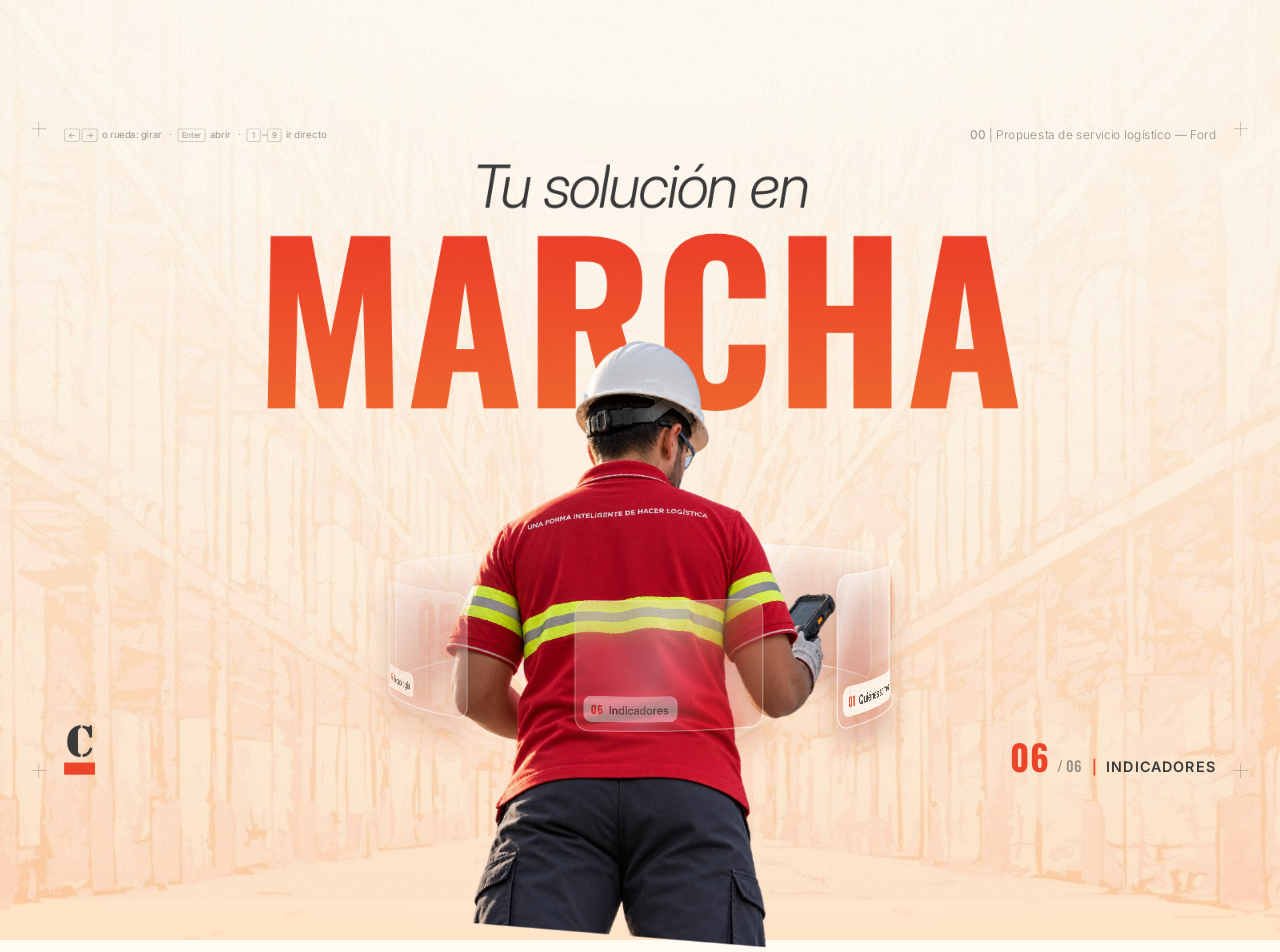
==== index.html @ f1b66315 "Primera versión: portada con carrusel y diapositiva Quiénes somos" ====
<!doctype html>
<html lang="es">
<head>
  <meta charset="utf-8">
  <meta name="viewport" content="width=device-width, initial-scale=1">
  <meta name="robots" content="noindex, nofollow">
  <title>Grupo CARGO — Tu solución en marcha</title>
  <link rel="preconnect" href="https://fonts.googleapis.com">
  <link rel="preconnect" href="https://fonts.gstatic.com" crossorigin>
  <link rel="stylesheet" href="https://fonts.googleapis.com/css2?family=Inter:ital,wght@0,100..700;1,100..700&family=Oswald:wght@500;700&display=swap">
  <link rel="stylesheet" href="compartido/base.css">
  <link rel="stylesheet" href="landing/landing.css">
</head>
<body>

  <div class="fondo"></div>

  <main class="escenario">
    <span class="registro" style="left:40px;top:40px"></span>
    <span class="registro" style="right:40px;top:40px"></span>
    <span class="registro" style="left:40px;bottom:40px"></span>
    <span class="registro" style="right:40px;bottom:40px"></span>

    <p class="sello hud-sello"><b>00</b> | <span></span></p>

    <!-- Palabras con caminos hacia las cartas (se agregan desde landing.js) -->
    <div class="caminos"><svg viewBox="0 0 1600 900" aria-hidden="true"></svg></div>

    <header class="textos">
      <p class="antetitulo"></p>
      <h1 class="titulo"></h1>
    </header>

    <!-- Escena 3D: operario + carrusel de cartas (las cartas se agregan desde landing.js) -->
    <div class="mundo">
      <img class="operario" src="img/landing/operario.webp" alt="">
    </div>

    <p class="hud-ayuda"><kbd>←</kbd><kbd>→</kbd> o rueda: girar <i>·</i> <kbd>Enter</kbd> abrir <i>·</i> <kbd>1</kbd>–<kbd>9</kbd> ir directo</p>
    <img class="isologo" src="img/marca/isologo.png" alt="Grupo CARGO">
    <p class="hud-carta"><b class="hud-num">01</b><span class="hud-total">/ 06</span><span class="hud-nom"></span></p>
  </main>

  <div class="grano"></div>
  <div class="cortina cubre"><div class="banda"></div><div class="banda"></div><div class="banda"></div></div>

  <script src="datos/cartas.js"></script>
  <script src="compartido/base.js"></script>
  <script src="landing/landing.js"></script>
</body>
</html>
---- compartido/base.css ----
/* =========================================================
   ESTILOS COMPARTIDOS — colores, tipografías y elementos
   que usan TODAS las páginas de la presentación.
   ========================================================= */

/* Paleta del manual de identidad de Grupo CARGO */
:root {
  --rojo: #EF4529;          /* Rojo principal */
  --rojo-claro: #F26A35;    /* variación para degradados */
  --gris: #3A3A3A;          /* Gris oscuro */
  --blanco: #FFFBF3;        /* Blanco base */
  --ambar: #F4A127;         /* acentos: usar con moderación */
  --verde: #4C956C;
  --azul: #759AAB;

  --fuente-titulo: 'Oswald', 'Arial Narrow', sans-serif;
  --fuente-texto: 'Inter', system-ui, sans-serif;
}

* { box-sizing: border-box; margin: 0; padding: 0; }

html, body {
  height: 100%;
  overflow: hidden;
  background: var(--blanco);
  color: var(--gris);
  font-family: var(--fuente-texto);
  -webkit-font-smoothing: antialiased;
}

/* El escenario mide 1600×900 (igual que la mesa de trabajo de Illustrator)
   y se escala para entrar en cualquier pantalla sin deformarse. */
.escenario {
  position: absolute;
  left: 50%;
  top: 50%;
  width: 1600px;
  height: 900px;
  transform: translate(-50%, -50%) scale(var(--escala, 1));
}

/* Textura de desgaste sutil (pedida por el manual) */
.grano {
  position: fixed;
  inset: 0;
  z-index: 50;
  pointer-events: none;
  opacity: .14;
  mix-blend-mode: multiply;
  background-image: url("data:image/svg+xml,%3Csvg xmlns='http://www.w3.org/2000/svg' width='240' height='240'%3E%3Cfilter id='n'%3E%3CfeTurbulence type='fractalNoise' baseFrequency='.9' numOctaves='3' stitchTiles='stitch'/%3E%3CfeColorMatrix values='0 0 0 0 .23 0 0 0 0 .2 0 0 0 0 .18 0 0 0 1.4 -.55'/%3E%3C/filter%3E%3Crect width='100%25' height='100%25' filter='url(%23n)'/%3E%3C/svg%3E");
}

/* Etiqueta tipo manual: "04 | Paleta de colores" */
.sello {
  font-weight: 300;
  font-size: 15px;
  letter-spacing: .02em;
  color: rgba(58, 58, 58, .55);
}
.sello b { font-weight: 400; }

/* Marcas de registro en las esquinas (detalle industrial) */
.registro { position: absolute; width: 18px; height: 18px; pointer-events: none; }
.registro::before, .registro::after {
  content: ""; position: absolute; background: rgba(58, 58, 58, .3);
}
.registro::before { left: 8px; top: 0; width: 1px; height: 18px; }
.registro::after { top: 8px; left: 0; height: 1px; width: 18px; }

/* ---------- Cortina de transición: las tres franjas de la marca ---------- */
.cortina {
  position: fixed;
  inset: 0;
  z-index: 100;
  pointer-events: none;
  display: flex;
  flex-direction: column;
}
.cortina .banda {
  transform: scaleX(0);
  transform-origin: left;
  transition: transform .7s cubic-bezier(.75, 0, .2, 1);
  border-bottom: 10px solid var(--blanco);
}
.cortina .banda:nth-child(1) { flex: 4; background: var(--rojo); }
.cortina .banda:nth-child(2) { flex: 4; background: var(--rojo); transition-delay: .07s; }
.cortina .banda:nth-child(3) { flex: 2; background: var(--gris); transition-delay: .14s; border-bottom: 0; }
.cortina.cubre .banda { transform: scaleX(1); }
.cortina.saliendo .banda { transform-origin: right; }
.cortina.cubre { pointer-events: auto; }

@media (prefers-reduced-motion: reduce) {
  .cortina .banda { transition-duration: .01s; }
}
---- landing/landing.css ----
/* =========================================================
   PORTADA — operario, título y carrusel de cartas de vidrio
   Medidas en px sobre el escenario de 1600×900.
   ========================================================= */

.fondo {
  position: fixed;
  inset: -40px;
  background: var(--blanco) url(../img/landing/fondo.jpg) center / cover no-repeat;
  will-change: transform;
}

.hud-sello { position: absolute; top: 46px; right: 80px; }

/* ---------- Títulos ---------- */
.textos { position: absolute; inset: 0; text-align: center; will-change: transform; }

.antetitulo {
  position: absolute;
  top: 75px;
  width: 100%;
  font-weight: 300;
  font-style: italic;
  font-size: 74px;
  letter-spacing: -.03em;
  color: var(--gris);
  opacity: 0;
  transform: translateY(24px);
  transition: opacity 1s ease .25s, transform 1.2s cubic-bezier(.2, .8, .2, 1) .25s;
}

.titulo {
  position: absolute;
  top: 132px;
  width: 100%;
  font-family: var(--fuente-titulo);
  font-weight: 700;
  font-size: 266px;
  line-height: 1.1;
  letter-spacing: .005em;
  overflow: hidden;
}
.titulo span {
  display: inline-block;
  background: linear-gradient(180deg, #EE4029 18%, #F2662F 92%);
  -webkit-background-clip: text;
  background-clip: text;
  color: transparent;
  transform: translateY(105%);
  transition: transform 1.1s cubic-bezier(.2, .9, .15, 1);
  transition-delay: calc(.35s + var(--i) * .06s);
}

body.lista .antetitulo { opacity: 1; transform: none; }
body.lista .titulo span { transform: none; }

/* ---------- Caminos: palabras que convergen hacia las cartas ---------- */
.caminos {
  position: absolute;
  inset: 0;
  pointer-events: none;
  transition: opacity .6s ease;
  will-change: transform;
}
body.abriendo .caminos { opacity: 0; }
.caminos svg {
  position: absolute;
  left: 0;
  top: 0;
  width: 1600px;
  height: 900px;
  overflow: visible;
}

.palabra {
  position: absolute;
  transform: translateY(-50%);
  white-space: nowrap;
  font-weight: 200;
  font-style: italic;
  letter-spacing: .01em;
  color: rgba(58, 58, 58, .45);
  opacity: 0;
  filter: blur(6px);
  translate: 0 8px;
  transition: opacity 2s ease, filter 2s ease, translate 2.6s cubic-bezier(.2, .8, .2, 1);
}
.palabra.visible { opacity: 1; filter: blur(0); translate: 0 0; }

.camino { opacity: 0; transition: opacity 2.2s ease; }
.camino.visible { opacity: 1; }
.camino path {
  fill: none;
  stroke-width: .7;
  stroke-linecap: round;
  stroke-dasharray: 1;
  stroke-dashoffset: 1;
  transition: stroke-dashoffset 3.4s cubic-bezier(.45, 0, .2, 1) .5s;
}
.camino.visible path, .camino.saliendo path { stroke-dashoffset: 0; }

/* ---------- Escena 3D ----------
   Cada carta es un objeto 3D independiente (no comparten un mismo espacio 3D):
   así el navegador no las recorta entre sí y el vidrio se ve limpio.
   El orden adelante/atrás del operario lo calcula landing.js con z-index. */
.mundo {
  position: absolute;
  inset: 0;
  perspective: 1600px;
  perspective-origin: 800px 450px;
  pointer-events: none;
}

.operario {
  position: absolute;
  z-index: 1000;
  left: 504px;
  top: 259px;
  width: 581px;
  transform-origin: 296px 409px;   /* centro del carrusel */
  pointer-events: none;
  user-select: none;
  opacity: 0;
  translate: 0 70px;
  transition: opacity 1s ease .15s, translate 1.4s cubic-bezier(.2, .8, .2, 1) .15s;
}
body.lista .operario { opacity: 1; translate: 0 0; }

/* ---------- Cartas de vidrio curvas ----------
   Cada carta tiene 4 capas, de atrás hacia adelante:
   1. .carta-base    (SVG)  sombra y halo naranja
   2. .carta-vidrio         vidrio esmerilado: copia desenfocada del operario + tinte
   3. .tira (×10)           franjas planas que siguen el cilindro: imagen y texto
   4. .carta-reflejo (SVG)  borde, reflejo y luz del cursor
   landing.js calcula en cada cuadro la silueta curva de la carta
   y la usa para recortar el vidrio y dibujar las capas en vector. */
.carta {
  position: absolute;
  inset: 0;
  perspective: 1600px;
  perspective-origin: 800px 450px;
  pointer-events: none;
  text-decoration: none;
  color: inherit;
  outline: none;
}

.carta-base, .carta-reflejo {
  position: absolute;
  left: 0;
  top: 0;
  width: 1600px;
  height: 900px;
  overflow: visible;
  pointer-events: none;
}

.carta-vidrio {
  position: absolute;
  inset: 0;
  perspective: 1600px;
  perspective-origin: 800px 450px;
  pointer-events: none;
}
.vidrio-operario {
  position: absolute;
  left: 504px;
  top: 259px;
  width: 581px;
  transform-origin: 296px 409px;
}
.vidrio-tinte {
  position: absolute;
  background: linear-gradient(160deg, rgba(255, 255, 255, .55), rgba(255, 232, 220, .3) 55%, rgba(239, 69, 41, .16));
}

.tira {
  position: absolute;
  overflow: hidden;
  backface-visibility: hidden;
  -webkit-backface-visibility: hidden;
  pointer-events: auto;
  cursor: pointer;
}
.carta.atras .tira { pointer-events: none; }

/* Contenido de la carta: se dibuja a resolución --f (2× o más) y se reduce,
   así la imagen y el texto se ven nítidos aunque la carta se agrande. */
.contenido {
  position: absolute;
  top: 0;
  width: calc(260px * var(--f));
  height: calc(174px * var(--f));
  border-radius: calc(18px * var(--f));
  overflow: hidden;
}

.portada {
  position: absolute;
  inset: 0;
  width: 100%;
  height: 100%;
  object-fit: cover;
}

.marca-agua {
  position: absolute;
  right: calc(14px * var(--f));
  top: calc(2px * var(--f));
  font-family: var(--fuente-titulo);
  font-weight: 700;
  font-size: calc(96px * var(--f));
  line-height: 1;
  color: rgba(239, 69, 41, .16);
}

.etiqueta {
  position: absolute;
  left: calc(12px * var(--f));
  bottom: calc(12px * var(--f));
  display: flex;
  align-items: baseline;
  gap: calc(8px * var(--f));
  padding: calc(6px * var(--f)) calc(12px * var(--f)) calc(6px * var(--f)) calc(10px * var(--f));
  border-radius: calc(10px * var(--f));
  background: #FFFBF3;
}
.etiqueta b {
  font-family: var(--fuente-titulo);
  font-weight: 700;
  font-size: calc(15px * var(--f));
  color: var(--rojo);
}
.etiqueta span {
  font-weight: 600;
  font-size: calc(15px * var(--f));
  color: var(--gris);
  white-space: nowrap;
}

/* ---------- Indicadores (HUD) ---------- */
.hud-ayuda {
  position: absolute;
  left: 80px;
  top: 48px;
  font-size: 12px;
  font-weight: 400;
  color: rgba(58, 58, 58, .5);
}
.hud-ayuda i { font-style: normal; margin: 0 5px; }
.hud-ayuda kbd {
  display: inline-block;
  min-width: 18px;
  margin-right: 2px;
  padding: 0 4px;
  border: 1px solid rgba(58, 58, 58, .3);
  border-radius: 3px;
  font-family: var(--fuente-texto);
  font-size: 10px;
  line-height: 15px;
  text-align: center;
}

.isologo {
  position: absolute;
  left: 80px;
  bottom: 44px;
  height: 62px;
}

.hud-carta {
  position: absolute;
  right: 80px;
  bottom: 42px;
  display: flex;
  align-items: baseline;
  gap: 10px;
  color: var(--gris);
}
.hud-num {
  font-family: var(--fuente-titulo);
  font-weight: 700;
  font-size: 44px;
  line-height: 1;
  color: var(--rojo);
}
.hud-total {
  font-family: var(--fuente-titulo);
  font-weight: 500;
  font-size: 18px;
  color: rgba(58, 58, 58, .5);
}
.hud-nom {
  margin-left: 6px;
  padding-left: 14px;
  border-left: 2px solid var(--rojo);
  font-weight: 600;
  font-size: 18px;
  text-transform: uppercase;
  letter-spacing: .06em;
}

.hud-ayuda, .hud-carta, .hud-sello, .isologo { opacity: 0; transition: opacity 1s ease 1.2s; }
body.lista .hud-ayuda, body.lista .hud-carta, body.lista .hud-sello, body.lista .isologo { opacity: 1; }
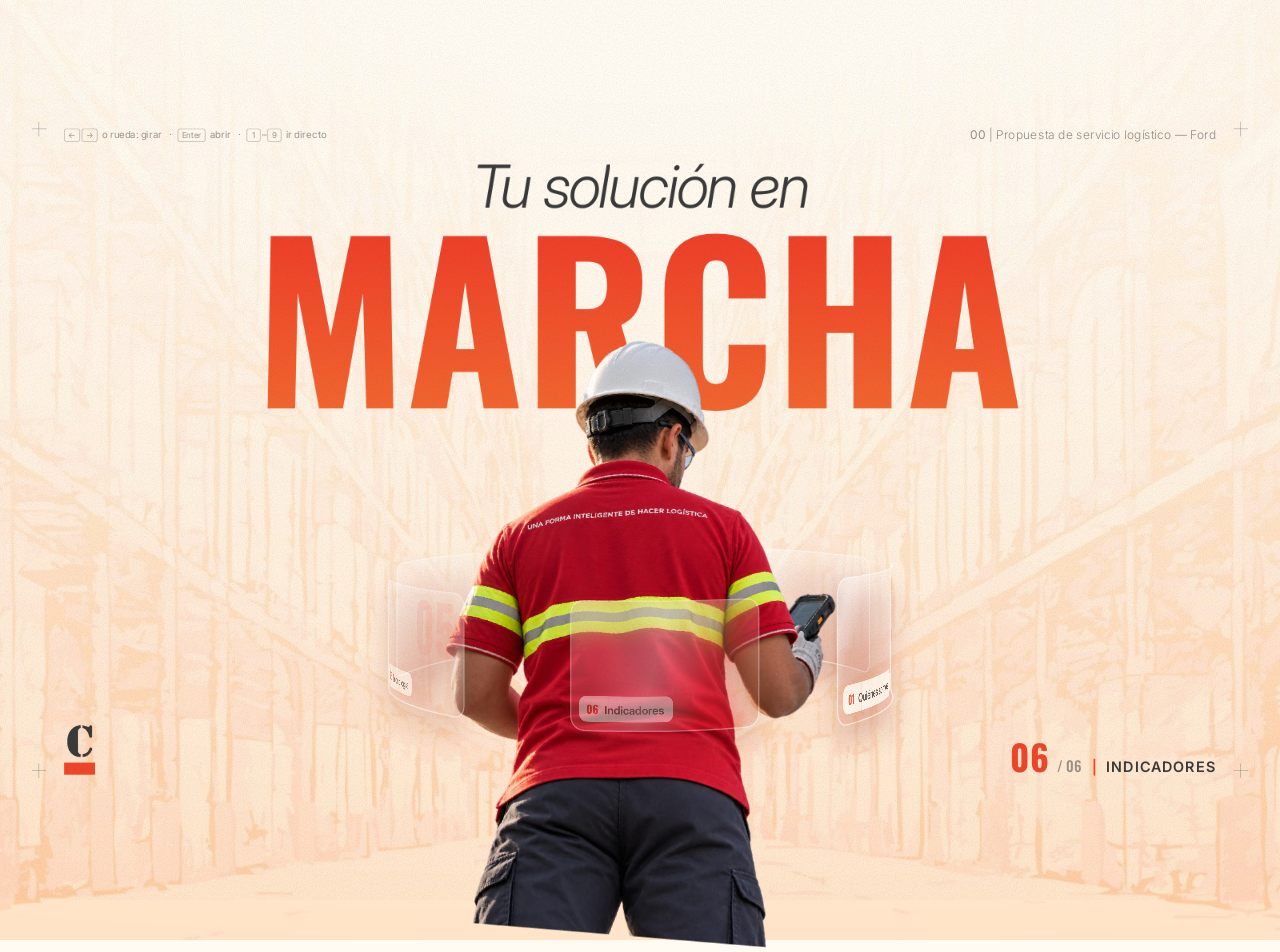
==== commit 492c1103: "Optimización de carga: imágenes listas antes de abrir la cortina y fondo de 45 años en JPG" ====
--- a/index.html
+++ b/index.html
@@ -33,11 +33,11 @@
 
     <!-- Escena 3D: operario + carrusel de cartas (las cartas se agregan desde landing.js) -->
     <div class="mundo">
-      <img class="operario" src="img/landing/operario.webp" alt="">
+      <img class="operario" src="img/landing/operario.webp" alt="" decoding="async">
     </div>
 
     <p class="hud-ayuda"><kbd>←</kbd><kbd>→</kbd> o rueda: girar <i>·</i> <kbd>Enter</kbd> abrir <i>·</i> <kbd>1</kbd>–<kbd>9</kbd> ir directo</p>
-    <img class="isologo" src="img/marca/isologo.png" alt="Grupo CARGO">
+    <img class="isologo" src="img/marca/isologo.png" alt="Grupo CARGO" decoding="async">
     <p class="hud-carta"><b class="hud-num">01</b><span class="hud-total">/ 06</span><span class="hud-nom"></span></p>
   </main>
 
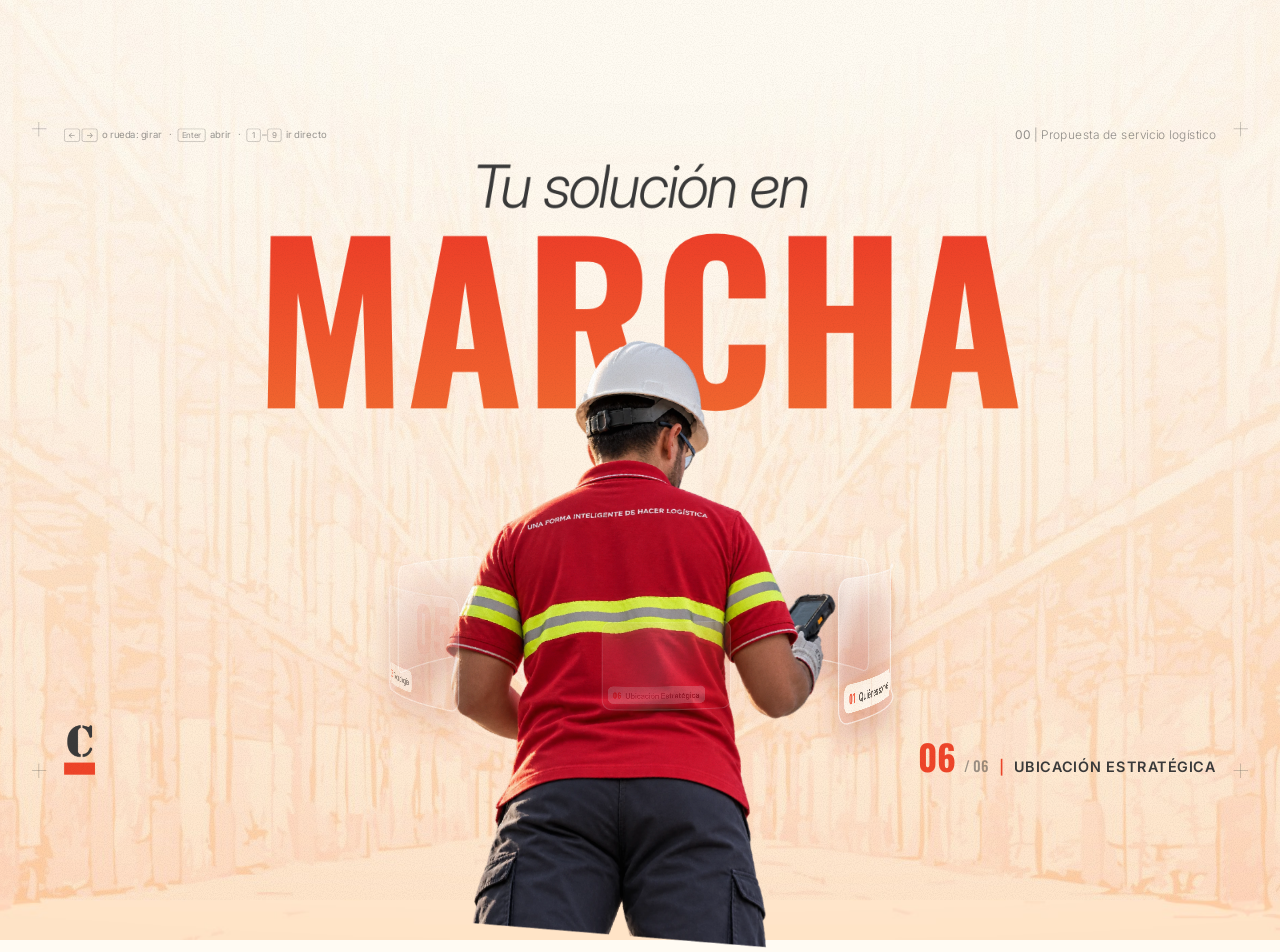
==== commit 822e4f16: "Ícono de la pestaña (favicon de 32×32) en todas las páginas" ====
--- a/index.html
+++ b/index.html
@@ -5,6 +5,7 @@
   <meta name="viewport" content="width=device-width, initial-scale=1">
   <meta name="robots" content="noindex, nofollow">
   <title>Grupo CARGO — Tu solución en marcha</title>
+  <link rel="icon" type="image/png" href="img/marca/favicon.png">
   <link rel="preconnect" href="https://fonts.googleapis.com">
   <link rel="preconnect" href="https://fonts.gstatic.com" crossorigin>
   <link rel="stylesheet" href="https://fonts.googleapis.com/css2?family=Inter:ital,wght@0,100..700;1,100..700&family=Oswald:wght@500;700&display=swap">
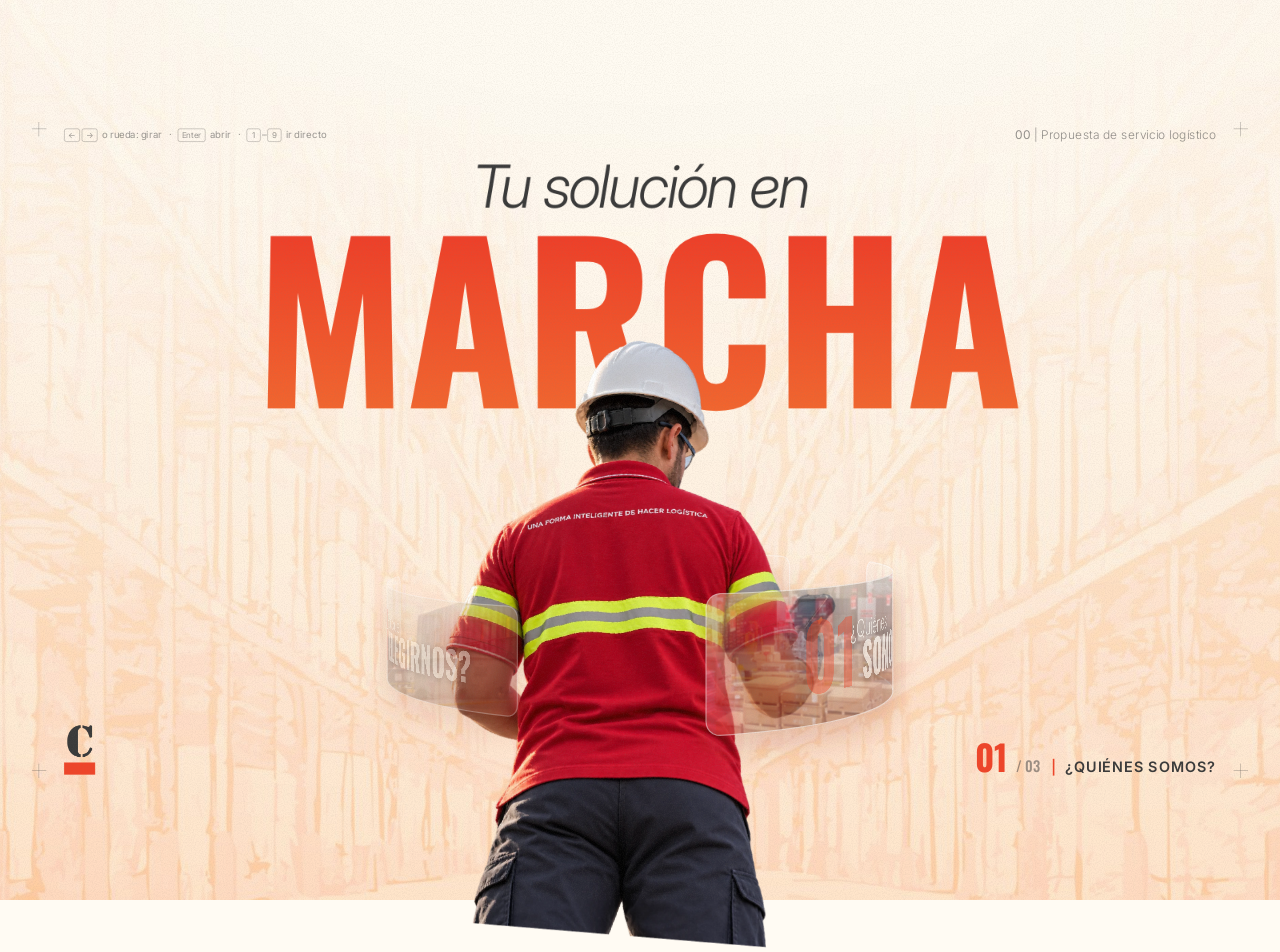
==== commit ae7b093a: "Indice de secciones, logo en SVG, titulo de Politicas y directriz corregida, aviso para girar el cel" ====
--- a/index.html
+++ b/index.html
@@ -2,7 +2,7 @@
 <html lang="es">
 <head>
   <meta charset="utf-8">
-  <meta name="viewport" content="width=device-width, initial-scale=1">
+  <meta name="viewport" content="width=device-width, initial-scale=1, minimum-scale=1">
   <meta name="robots" content="noindex, nofollow">
   <title>Grupo CARGO — Tu solución en marcha</title>
   <link rel="icon" type="image/png" href="img/marca/favicon.png">
@@ -14,7 +14,7 @@
 </head>
 <body>
 
-  <div class="fondo"></div>
+  <div class="fondo-marco"><div class="fondo"></div></div>
 
   <main class="escenario">
     <span class="registro" style="left:40px;top:40px"></span>
--- a/compartido/base.css
+++ b/compartido/base.css
@@ -46,7 +46,8 @@
   z-index: 50;
   pointer-events: none;
   opacity: .14;
-  mix-blend-mode: multiply;
+  /* sin mix-blend-mode: con "multiply" el navegador tenía que volver a mezclar toda la página
+     en cada cuadro; el grano es oscuro y tenue, así que en modo normal se ve casi igual */
   background-image: url("data:image/svg+xml,%3Csvg xmlns='http://www.w3.org/2000/svg' width='240' height='240'%3E%3Cfilter id='n'%3E%3CfeTurbulence type='fractalNoise' baseFrequency='.9' numOctaves='3' stitchTiles='stitch'/%3E%3CfeColorMatrix values='0 0 0 0 .23 0 0 0 0 .2 0 0 0 0 .18 0 0 0 1.4 -.55'/%3E%3C/filter%3E%3Crect width='100%25' height='100%25' filter='url(%23n)'/%3E%3C/svg%3E");
 }
 
@@ -89,6 +90,83 @@
 .cortina.saliendo .banda { transform-origin: right; }
 .cortina.cubre { pointer-events: auto; }
 
+/* ---------- Índice de secciones (compartido/indice.js) ----------
+   Discreto: una pastilla crema como la de "Volver", a la derecha y al medio, con una rayita
+   por sección; la de la sección en pantalla es roja y más larga. Al pasar el cursor aparecen
+   los nombres. Se oculta con un tema o una tarjeta abiertos. */
+.indice {
+  position: absolute;
+  right: 16px;
+  top: 450px;
+  translate: 0 -50%;
+  z-index: 8;
+  display: flex;
+  flex-direction: column;
+  align-items: flex-end;
+  gap: 2px;
+  padding: 10px 8px;
+  border-radius: 999px;
+  background: rgba(255, 251, 243, .72);
+  -webkit-backdrop-filter: blur(8px);
+  backdrop-filter: blur(8px);
+  box-shadow: 0 8px 22px -10px rgba(0, 0, 0, .35), inset 0 0 0 1px rgba(255, 255, 255, .6);
+  transition: opacity .3s ease;
+}
+.indice button { position: relative; display: flex; align-items: center; justify-content: flex-end; width: 22px; height: 18px; padding: 0; border: 0; background: none; cursor: pointer; }
+.indice i { display: block; width: 10px; height: 2px; border-radius: 2px; background: rgba(58, 58, 58, .4); transition: width .35s cubic-bezier(.2, .8, .2, 1), height .3s ease, background .3s ease; }
+.indice button:hover i { width: 14px; background: var(--gris); }
+.indice button.activa i { width: 18px; height: 3px; background: var(--rojo); }
+.indice span {
+  position: absolute;
+  right: 32px;
+  top: 50%;
+  translate: 8px -50%;
+  padding: 4px 10px;
+  border-radius: 999px;
+  white-space: nowrap;
+  background: rgba(255, 251, 243, .94);
+  box-shadow: 0 6px 16px -8px rgba(0, 0, 0, .35);
+  font: 600 11px var(--fuente-texto);
+  letter-spacing: .12em;
+  text-transform: uppercase;
+  color: var(--gris);
+  opacity: 0;
+  pointer-events: none;
+  transition: opacity .25s ease, translate .3s cubic-bezier(.2, .8, .2, 1);
+}
+.indice:hover span { opacity: 1; translate: 0 -50%; }
+.indice button.activa span { color: var(--rojo); }
+.indice button:hover span { background: #fff; }
+body.capitulo-abierto .indice, .tarjeta-capa.abierta ~ .indice { opacity: 0; pointer-events: none; }
+
+/* ---------- Aviso en celulares parados (base.js) ----------
+   La presentación es un escenario fijo de 16:9: en un celular vertical se ve muy chica.
+   Se sugiere girarlo (o abrirla en una computadora); "Seguir igual" lo cierra. */
+.aviso-girar { display: none; }
+@media (orientation: portrait) and (max-width: 820px) {
+  .aviso-girar {
+    position: fixed;
+    inset: 0;
+    z-index: 200;
+    display: flex;
+    flex-direction: column;
+    align-items: center;
+    justify-content: center;
+    gap: 16px;
+    padding: 32px;
+    text-align: center;
+    background: var(--blanco);
+    color: var(--gris);
+  }
+}
+.aviso-girar.cerrado { display: none !important; }
+.aviso-girar svg { width: 76px; height: 76px; fill: none; stroke: var(--rojo); stroke-width: 1.6; stroke-linecap: round; stroke-linejoin: round; animation: aviso-girar 2.4s ease-in-out infinite; }
+@keyframes aviso-girar { 0%, 30% { transform: rotate(0); } 55%, 85% { transform: rotate(-90deg); } 100% { transform: rotate(0); } }
+.aviso-girar b { font: 700 32px/1.05 var(--fuente-titulo); letter-spacing: .02em; text-transform: uppercase; }
+.aviso-girar p { max-width: 300px; margin: 0; font-size: 16px; font-weight: 300; line-height: 1.5; }
+.aviso-girar button { margin-top: 8px; padding: 10px 22px; border: 1px solid rgba(58, 58, 58, .35); border-radius: 999px; background: none; font: 500 14px var(--fuente-titulo); letter-spacing: .12em; text-transform: uppercase; color: var(--gris); }
+
 @media (prefers-reduced-motion: reduce) {
   .cortina .banda { transition-duration: .01s; }
+  .aviso-girar svg { animation: none; }
 }
--- a/landing/landing.css
+++ b/landing/landing.css
@@ -3,8 +3,11 @@
    Medidas en px sobre el escenario de 1600×900.
    ========================================================= */
 
+/* El fondo sobra 40 px por lado para el paralaje; el marco lo recorta (si no, en los
+   celulares el navegador toma la página como más ancha que la pantalla) */
+.fondo-marco { position: fixed; inset: 0; overflow: hidden; }
 .fondo {
-  position: fixed;
+  position: absolute;
   inset: -40px;
   background: var(--blanco) url(../img/landing/fondo.jpg) center / cover no-repeat;
   will-change: transform;
@@ -127,18 +130,20 @@
 body.lista .operario { opacity: 1; translate: 0 0; }
 
 /* ---------- Cartas de vidrio curvas ----------
-   Cada carta tiene 4 capas, de atrás hacia adelante:
+   Las cartas son largas y entre todas completan el círculo. Cada carta tiene
+   dos partes (la que queda delante del operario y la de atrás) con 3 capas cada una,
+   más las franjas:
    1. .carta-base    (SVG)  sombra y halo naranja
    2. .carta-vidrio         vidrio esmerilado: copia desenfocada del operario + tinte
-   3. .tira (×10)           franjas planas que siguen el cilindro: imagen y texto
+   3. .tira (muchas)        franjas planas que siguen el cilindro: imagen y texto
    4. .carta-reflejo (SVG)  borde, reflejo y luz del cursor
-   landing.js calcula en cada cuadro la silueta curva de la carta
-   y la usa para recortar el vidrio y dibujar las capas en vector. */
+   landing.js calcula en cada cuadro la silueta curva de cada parte, la usa para
+   recortar el vidrio y dibujar las capas en vector, y les da su z-index.
+   La carta (.carta) no arma un grupo propio (sin perspective, opacity ni z-index),
+   así cada capa se ordena sola respecto del operario. */
 .carta {
   position: absolute;
   inset: 0;
-  perspective: 1600px;
-  perspective-origin: 800px 450px;
   pointer-events: none;
   text-decoration: none;
   color: inherit;
@@ -169,11 +174,31 @@
   width: 581px;
   transform-origin: 296px 409px;
 }
+/* Foto de fondo de la carta: plana y lejana (no sigue la curva). landing.js la mueve
+   con transform; el vidrio la recorta con la silueta de la carta, como una ventana. */
+/* La foto, siempre nítida, en una sola copia en modo "superponer" y algo transparente,
+   mezclada con el vidrio (el operario desenfocado). Con el cursor encima solo se agranda. */
+.vidrio-foto {
+  position: absolute;
+  left: 0;
+  top: 0;
+  background-size: 100% 100%;
+  transform-origin: 0 0;
+  will-change: transform;
+}
+.vf-superponer { mix-blend-mode: overlay; opacity: .7; }   /* algo transparente: se ve más vidrio */
 .vidrio-tinte {
   position: absolute;
   background: linear-gradient(160deg, rgba(255, 255, 255, .55), rgba(255, 232, 220, .3) 55%, rgba(239, 69, 41, .16));
 }
 
+.tira-caja {
+  position: absolute;
+  inset: 0;
+  perspective: 1600px;
+  perspective-origin: 800px 450px;
+  pointer-events: none;
+}
 .tira {
   position: absolute;
   overflow: hidden;
@@ -182,61 +207,53 @@
   pointer-events: auto;
   cursor: pointer;
 }
-.carta.atras .tira { pointer-events: none; }
 
 /* Contenido de la carta: se dibuja a resolución --f (2× o más) y se reduce,
    así la imagen y el texto se ven nítidos aunque la carta se agrande. */
 .contenido {
+  --u: calc(var(--f) * 1px);                     /* 1 px de la carta, a la resolución interna */
   position: absolute;
   top: 0;
-  width: calc(260px * var(--f));
+  width: calc(var(--ancho, 260px) * var(--f));
   height: calc(174px * var(--f));
   border-radius: calc(18px * var(--f));
   overflow: hidden;
 }
 
-.portada {
-  position: absolute;
-  inset: 0;
-  width: 100%;
-  height: 100%;
-  object-fit: cover;
-}
-
-.marca-agua {
-  position: absolute;
-  right: calc(14px * var(--f));
-  top: calc(2px * var(--f));
+
+/* Título como en el diseño: número de vidrio rojo, antetítulo y título.
+   Posiciones y tamaños (--nx, --ny, --ns…) los calcula landing.js. */
+.r-num, .r-ante, .r-tit {
+  position: absolute;
+  line-height: 1;
+  white-space: nowrap;
+}
+.r-ante, .r-tit { text-shadow: 0 calc(2px * var(--f)) calc(12px * var(--f)) rgba(10, 10, 14, .45); }   /* sombra suave */
+.r-num {
+  left: calc(var(--nx) * var(--u));
+  top: calc(var(--ny) * var(--u));
   font-family: var(--fuente-titulo);
   font-weight: 700;
-  font-size: calc(96px * var(--f));
-  line-height: 1;
-  color: rgba(239, 69, 41, .16);
-}
-
-.etiqueta {
-  position: absolute;
-  left: calc(12px * var(--f));
-  bottom: calc(12px * var(--f));
-  display: flex;
-  align-items: baseline;
-  gap: calc(8px * var(--f));
-  padding: calc(6px * var(--f)) calc(12px * var(--f)) calc(6px * var(--f)) calc(10px * var(--f));
-  border-radius: calc(10px * var(--f));
-  background: #FFFBF3;
-}
-.etiqueta b {
+  font-size: calc(var(--ns) * var(--u));
+  color: rgba(239, 69, 41, .66);                 /* vidrio rojo: deja ver la foto de atrás */
+}
+.r-ante {
+  left: calc(var(--ax) * var(--u));
+  top: calc(var(--ay) * var(--u));
+  font-weight: 300;
+  font-size: calc(var(--as) * var(--u));
+  color: var(--blanco);
+}
+.r-tit {
+  left: calc(var(--tx) * var(--u));
+  top: calc(var(--ty) * var(--u));
   font-family: var(--fuente-titulo);
   font-weight: 700;
-  font-size: calc(15px * var(--f));
-  color: var(--rojo);
-}
-.etiqueta span {
-  font-weight: 600;
-  font-size: calc(15px * var(--f));
-  color: var(--gris);
-  white-space: nowrap;
-}
+  font-size: calc(var(--ts) * var(--u));
+  color: var(--blanco);
+}
+/* sin foto: vidrio claro, textos en gris */
+.carta.sin-foto .r-ante, .carta.sin-foto .r-tit { color: var(--gris); }
 
 /* ---------- Indicadores (HUD) ---------- */
 .hud-ayuda {
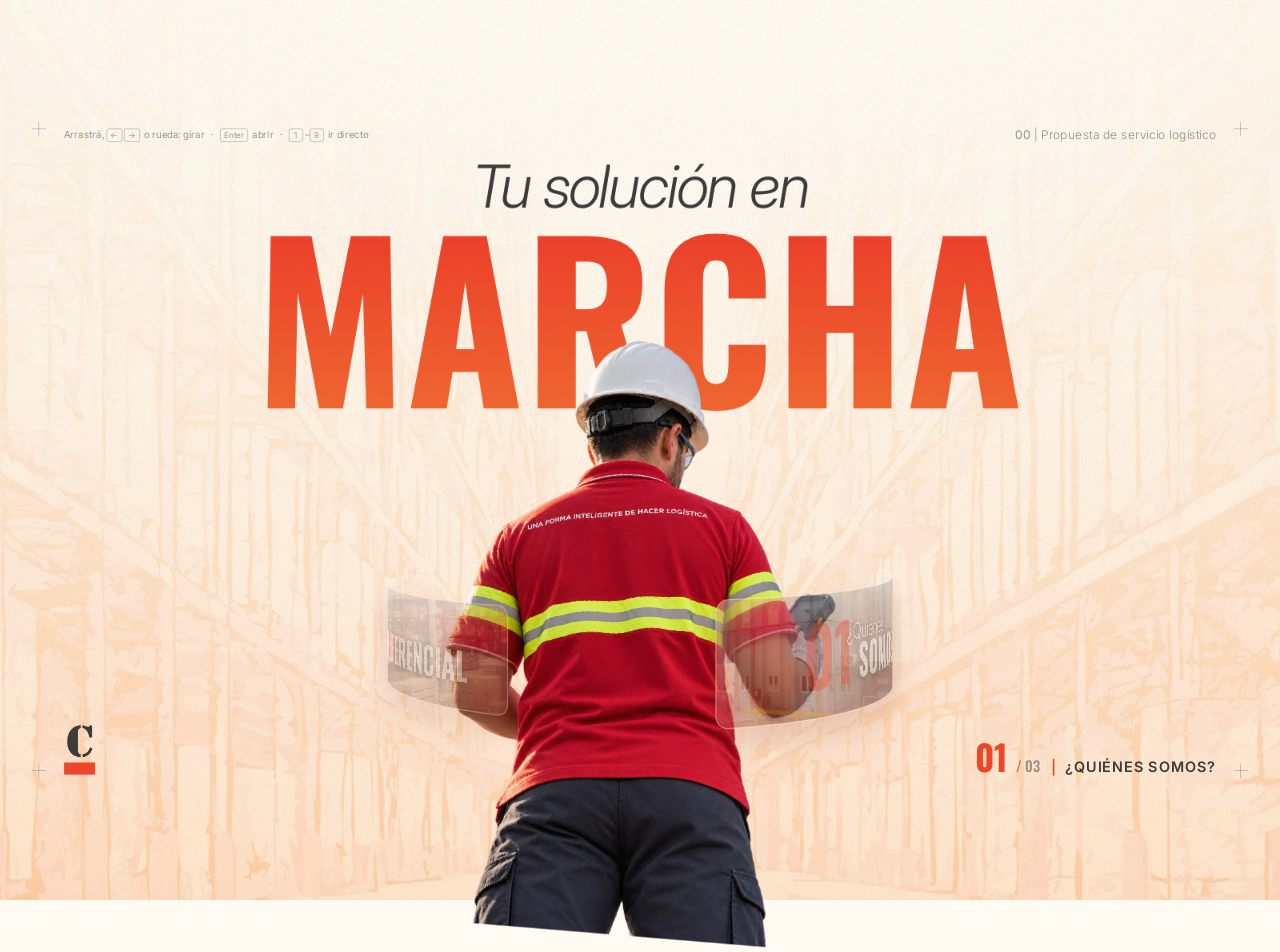
==== commit 6b91f9b2: "Portada: el carrusel se arrastra con el dedo o con el mouse y gira en el mismo sentido del gesto" ====
--- a/index.html
+++ b/index.html
@@ -37,7 +37,7 @@
       <img class="operario" src="img/landing/operario.webp" alt="" decoding="async">
     </div>
 
-    <p class="hud-ayuda"><kbd>←</kbd><kbd>→</kbd> o rueda: girar <i>·</i> <kbd>Enter</kbd> abrir <i>·</i> <kbd>1</kbd>–<kbd>9</kbd> ir directo</p>
+    <p class="hud-ayuda">Arrastrá, <kbd>←</kbd><kbd>→</kbd> o rueda: girar <i>·</i> <kbd>Enter</kbd> abrir <i>·</i> <kbd>1</kbd>–<kbd>9</kbd> ir directo</p>
     <img class="isologo" src="img/marca/isologo.png" alt="Grupo CARGO" decoding="async">
     <p class="hud-carta"><b class="hud-num">01</b><span class="hud-total">/ 06</span><span class="hud-nom"></span></p>
   </main>
--- a/compartido/base.css
+++ b/compartido/base.css
@@ -22,6 +22,9 @@
 html, body {
   height: 100%;
   overflow: hidden;
+  /* pantallas táctiles: el navegador no se queda con el gesto (si no, cortaba el arrastre de
+     desplazamiento.js y el carrusel); los toques siguen funcionando como clics */
+  touch-action: none;
   background: var(--blanco);
   color: var(--gris);
   font-family: var(--fuente-texto);
@@ -91,52 +94,56 @@
 .cortina.cubre { pointer-events: auto; }
 
 /* ---------- Índice de secciones (compartido/indice.js) ----------
-   Discreto: una pastilla crema como la de "Volver", a la derecha y al medio, con una rayita
-   por sección; la de la sección en pantalla es roja y más larga. Al pasar el cursor aparecen
-   los nombres. Se oculta con un tema o una tarjeta abiertos. */
+   Discreto: una columna alta de rayitas pegada al borde derecho de la ventana (truco de 100vw),
+   en un vidrio casi transparente; la rayita de la sección en pantalla es roja y más larga.
+   Al pasar el cursor el vidrio se vuelve crema y se abre hacia la izquierda con los nombres
+   (Inter Light; el de la sección actual en negrita y rojo). Sobre fondos grises o rojos
+   (data-indice-tono en la sección) las rayitas se aclaran. Se oculta con un tema o una tarjeta abiertos. */
 .indice {
   position: absolute;
-  right: 16px;
+  right: calc(800px - 50vw / var(--escala, 1) + 10px);
   top: 450px;
   translate: 0 -50%;
   z-index: 8;
   display: flex;
   flex-direction: column;
-  align-items: flex-end;
-  gap: 2px;
-  padding: 10px 8px;
-  border-radius: 999px;
-  background: rgba(255, 251, 243, .72);
-  -webkit-backdrop-filter: blur(8px);
-  backdrop-filter: blur(8px);
-  box-shadow: 0 8px 22px -10px rgba(0, 0, 0, .35), inset 0 0 0 1px rgba(255, 255, 255, .6);
-  transition: opacity .3s ease;
+  align-items: stretch;
+  padding: 14px 6px;
+  border-radius: 20px;
+  background: rgba(255, 251, 243, .06);
+  -webkit-backdrop-filter: blur(3px);
+  backdrop-filter: blur(3px);
+  box-shadow: inset 0 0 0 1px rgba(255, 255, 255, .22);
+  transition: opacity .3s ease, background .35s ease, box-shadow .35s ease, -webkit-backdrop-filter .35s ease, backdrop-filter .35s ease;
 }
-.indice button { position: relative; display: flex; align-items: center; justify-content: flex-end; width: 22px; height: 18px; padding: 0; border: 0; background: none; cursor: pointer; }
-.indice i { display: block; width: 10px; height: 2px; border-radius: 2px; background: rgba(58, 58, 58, .4); transition: width .35s cubic-bezier(.2, .8, .2, 1), height .3s ease, background .3s ease; }
-.indice button:hover i { width: 14px; background: var(--gris); }
-.indice button.activa i { width: 18px; height: 3px; background: var(--rojo); }
+.indice:hover {
+  background: rgba(255, 251, 243, .9);
+  -webkit-backdrop-filter: blur(14px);
+  backdrop-filter: blur(14px);
+  box-shadow: 0 16px 40px -18px rgba(0, 0, 0, .45), inset 0 0 0 1px rgba(255, 255, 255, .7);
+}
+.indice button { display: flex; align-items: center; justify-content: flex-end; height: 36px; padding: 0 4px; border: 0; background: none; cursor: pointer; }
+.indice i { flex: none; display: block; width: 12px; height: 2px; margin-left: auto; border-radius: 2px; background: rgba(58, 58, 58, .42); transition: width .35s cubic-bezier(.2, .8, .2, 1), height .3s ease, background .3s ease; }
+.indice button:hover i { width: 18px; background: var(--gris); }
+.indice button.activa i { width: 24px; height: 3px; background: var(--rojo); }
+/* Los nombres ocupan lugar solo con el cursor encima: así el vidrio se abre y quedan aireados */
 .indice span {
-  position: absolute;
-  right: 32px;
-  top: 50%;
-  translate: 8px -50%;
-  padding: 4px 10px;
-  border-radius: 999px;
+  max-width: 0;
+  overflow: hidden;
   white-space: nowrap;
-  background: rgba(255, 251, 243, .94);
-  box-shadow: 0 6px 16px -8px rgba(0, 0, 0, .35);
-  font: 600 11px var(--fuente-texto);
-  letter-spacing: .12em;
+  font: 300 13px var(--fuente-texto);
+  letter-spacing: .1em;
   text-transform: uppercase;
   color: var(--gris);
   opacity: 0;
-  pointer-events: none;
-  transition: opacity .25s ease, translate .3s cubic-bezier(.2, .8, .2, 1);
+  transition: max-width .45s cubic-bezier(.2, .8, .2, 1), margin .45s cubic-bezier(.2, .8, .2, 1), opacity .25s ease, color .2s ease;
 }
-.indice:hover span { opacity: 1; translate: 0 -50%; }
-.indice button.activa span { color: var(--rojo); }
-.indice button:hover span { background: #fff; }
+.indice:hover span { max-width: 300px; margin: 0 18px 0 12px; opacity: 1; transition-delay: 0s, 0s, .1s, 0s; }
+.indice button:hover span { color: var(--rojo); }
+.indice button.activa span { font-weight: 700; color: var(--rojo); }
+/* Sobre gris o rojo: rayitas claras (con el cursor encima vuelve el vidrio crema y los colores normales) */
+.indice.sobre-oscuro:not(:hover) i, .indice.sobre-rojo:not(:hover) i { background: rgba(255, 251, 243, .5); }
+.indice.sobre-rojo:not(:hover) .activa i { background: var(--blanco); }
 body.capitulo-abierto .indice, .tarjeta-capa.abierta ~ .indice { opacity: 0; pointer-events: none; }
 
 /* ---------- Aviso en celulares parados (base.js) ----------
--- a/landing/landing.css
+++ b/landing/landing.css
@@ -207,6 +207,8 @@
   pointer-events: auto;
   cursor: pointer;
 }
+/* el carrusel se puede arrastrar con el mouse (landing.js): manito al arrastrar, y sin seleccionar texto */
+body.arrastrando, body.arrastrando * { cursor: grabbing !important; user-select: none; -webkit-user-select: none; }
 
 /* Contenido de la carta: se dibuja a resolución --f (2× o más) y se reduce,
    así la imagen y el texto se ven nítidos aunque la carta se agrande. */
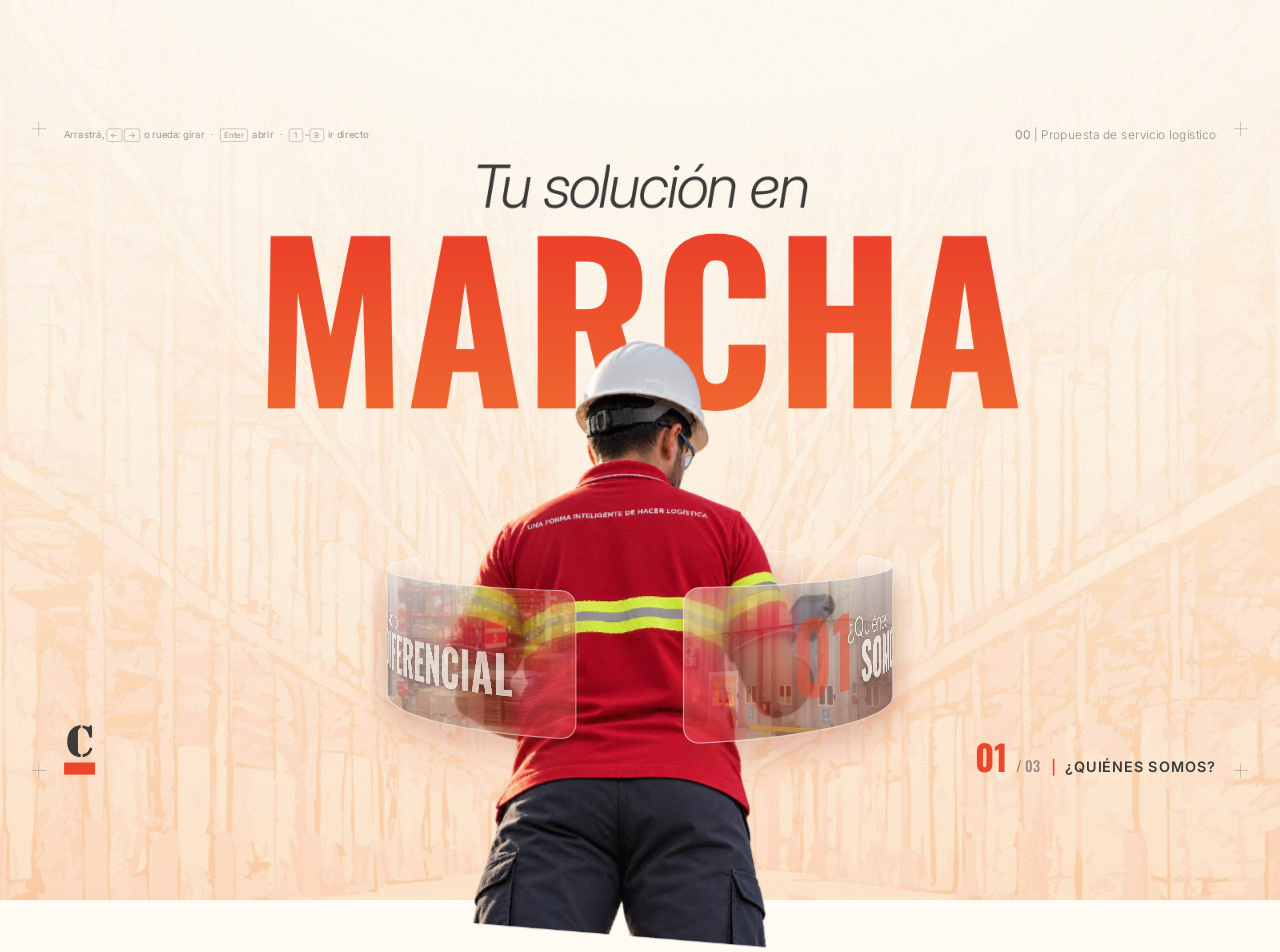
==== commit 27e6dee2: "Guia de interaccion en toda la presentacion: cartel 'Baja para seguir' y manos que senalan que se pu" ====
--- a/index.html
+++ b/index.html
@@ -47,6 +47,8 @@
 
   <script src="datos/cartas.js"></script>
   <script src="compartido/base.js"></script>
+  <script src="datos/guias.js"></script>
+  <script src="compartido/guia.js"></script>
   <script src="landing/landing.js"></script>
 </body>
 </html>
--- a/compartido/base.css
+++ b/compartido/base.css
@@ -145,6 +145,95 @@
 .indice.sobre-oscuro:not(:hover) i, .indice.sobre-rojo:not(:hover) i { background: rgba(255, 251, 243, .5); }
 .indice.sobre-rojo:not(:hover) .activa i { background: var(--blanco); }
 body.capitulo-abierto .indice, .tarjeta-capa.abierta ~ .indice { opacity: 0; pointer-events: none; }
+
+/* ---------- Guía: qué se puede tocar (compartido/guia.js, textos en datos/guias.js) ----------
+   Pistas: una mano roja que toca, con dos ondas, y un cartel crema con el texto (la acción en rojo).
+   Cartel de scroll: abajo, con un mouse cuya rueda baja; con un clic pasa a la sección siguiente.
+   Van dentro del escenario (se escalan con él), encima de todo lo de la diapositiva. */
+.guia-capa { position: absolute; left: 0; top: 0; width: 1600px; height: 900px; z-index: 30; pointer-events: none; }
+.guia-pista { position: absolute; left: 0; top: 0; opacity: 0; visibility: hidden; transition: opacity .45s ease, visibility 0s linear .45s; will-change: transform; }
+.guia-pista.visible { opacity: 1; visibility: visible; transition: opacity .45s ease, visibility 0s; }
+.gp-toque { position: absolute; left: 0; top: 0; }
+.gp-toque i {
+  position: absolute;
+  left: -24px;
+  top: -24px;
+  width: 48px;
+  height: 48px;
+  border-radius: 50%;
+  border: 3px solid var(--rojo);
+  box-shadow: 0 0 0 2px rgba(255, 251, 243, .9), inset 0 0 0 2px rgba(255, 251, 243, .9);
+  opacity: 0;
+  animation: gp-onda 1.8s ease-out infinite;
+}
+.gp-toque i + i { animation-delay: .9s; }
+@keyframes gp-onda { 0% { transform: scale(.3); opacity: 0; } 18% { opacity: 1; } 100% { transform: scale(1.5); opacity: 0; } }
+/* la punta del dedo queda justo en el punto señalado */
+.gp-toque svg {
+  position: absolute;
+  left: -21px;
+  top: -6px;
+  width: 48px;
+  height: 48px;
+  fill: var(--rojo);
+  stroke: var(--blanco);
+  stroke-width: 1.3;
+  stroke-linejoin: round;
+  filter: drop-shadow(0 6px 8px rgba(40, 10, 0, .35));
+  transform-origin: 21px 6px;
+  animation: gp-tocar 1.8s ease-in-out infinite;
+}
+@keyframes gp-tocar { 0%, 100% { translate: 7px 10px; } 45% { translate: 0 0; scale: 1; } 55% { translate: 0 0; scale: .9; } 70% { translate: 3px 4px; scale: 1; } }
+.gp-texto {
+  position: absolute;
+  white-space: nowrap;
+  padding: 13px 22px;
+  border-radius: 999px;
+  background: var(--blanco);
+  color: var(--gris);
+  font: 400 18px/1.2 var(--fuente-texto);
+  box-shadow: 0 14px 30px -10px rgba(40, 10, 0, .5), 0 0 0 1.5px rgba(239, 69, 41, .6);
+  animation: gp-flota 2.6s ease-in-out infinite;
+}
+.gp-texto b { font-weight: 700; color: var(--rojo); }
+@keyframes gp-flota { 50% { translate: 0 -4px; } }
+.lado-abajo .gp-texto { left: 0; top: 62px; transform: translateX(-50%); }
+.lado-arriba .gp-texto { left: 0; top: -36px; transform: translate(-50%, -100%); }
+.lado-der .gp-texto { left: 62px; top: 0; transform: translateY(-50%); }
+.lado-izq .gp-texto { left: -38px; top: 0; transform: translate(-100%, -50%); }
+
+.guia-scroll {
+  position: absolute;
+  z-index: 29;
+  display: flex;
+  align-items: center;
+  gap: 12px;
+  height: 46px;
+  padding: 0 20px 0 16px;
+  border: 0;
+  border-radius: 999px;
+  background: var(--blanco);
+  color: var(--gris);
+  font: 400 16px/1 var(--fuente-texto);
+  white-space: nowrap;
+  box-shadow: 0 16px 34px -12px rgba(40, 10, 0, .55), 0 0 0 1.5px rgba(239, 69, 41, .6);
+  cursor: pointer;
+  opacity: 0;
+  visibility: hidden;
+  translate: -50% calc(-50% + 16px);
+  transition: opacity .5s ease, translate .7s cubic-bezier(.2, .8, .2, 1), visibility 0s linear .5s;
+}
+.guia-scroll.visible { opacity: 1; visibility: visible; translate: -50% -50%; transition: opacity .5s ease, translate .7s cubic-bezier(.2, .8, .2, 1), visibility 0s; }
+.guia-scroll:hover { box-shadow: 0 18px 38px -12px rgba(40, 10, 0, .6), 0 0 0 2px var(--rojo); }
+.guia-scroll b { font-weight: 700; color: var(--rojo); }
+/* mouse con la rueda que baja (con el dedo: una marca que sube) */
+.gs-raton { position: relative; flex: none; width: 18px; height: 28px; border: 2px solid var(--rojo); border-radius: 10px; }
+.gs-raton::before { content: ""; position: absolute; left: 50%; top: 5px; width: 4px; height: 7px; margin-left: -2px; border-radius: 2px; background: var(--rojo); animation: gs-rueda 1.5s ease-in-out infinite; }
+@keyframes gs-rueda { 0% { opacity: 0; translate: 0 -2px; } 30% { opacity: 1; } 100% { opacity: 0; translate: 0 10px; } }
+.guia-tactil .gs-raton::before { animation-direction: reverse; }
+.gs-flecha { flex: none; width: 10px; height: 10px; margin: -5px 0 0 2px; border-right: 2.5px solid var(--rojo); border-bottom: 2.5px solid var(--rojo); rotate: 45deg; animation: gs-baja 1.5s ease-in-out infinite; }
+@keyframes gs-baja { 50% { translate: 0 4px; } }
+.guia-tactil .gs-flecha { rotate: -135deg; margin: 5px 0 0 2px; }
 
 /* ---------- Aviso en celulares parados (base.js) ----------
    La presentación es un escenario fijo de 16:9: en un celular vertical se ve muy chica.
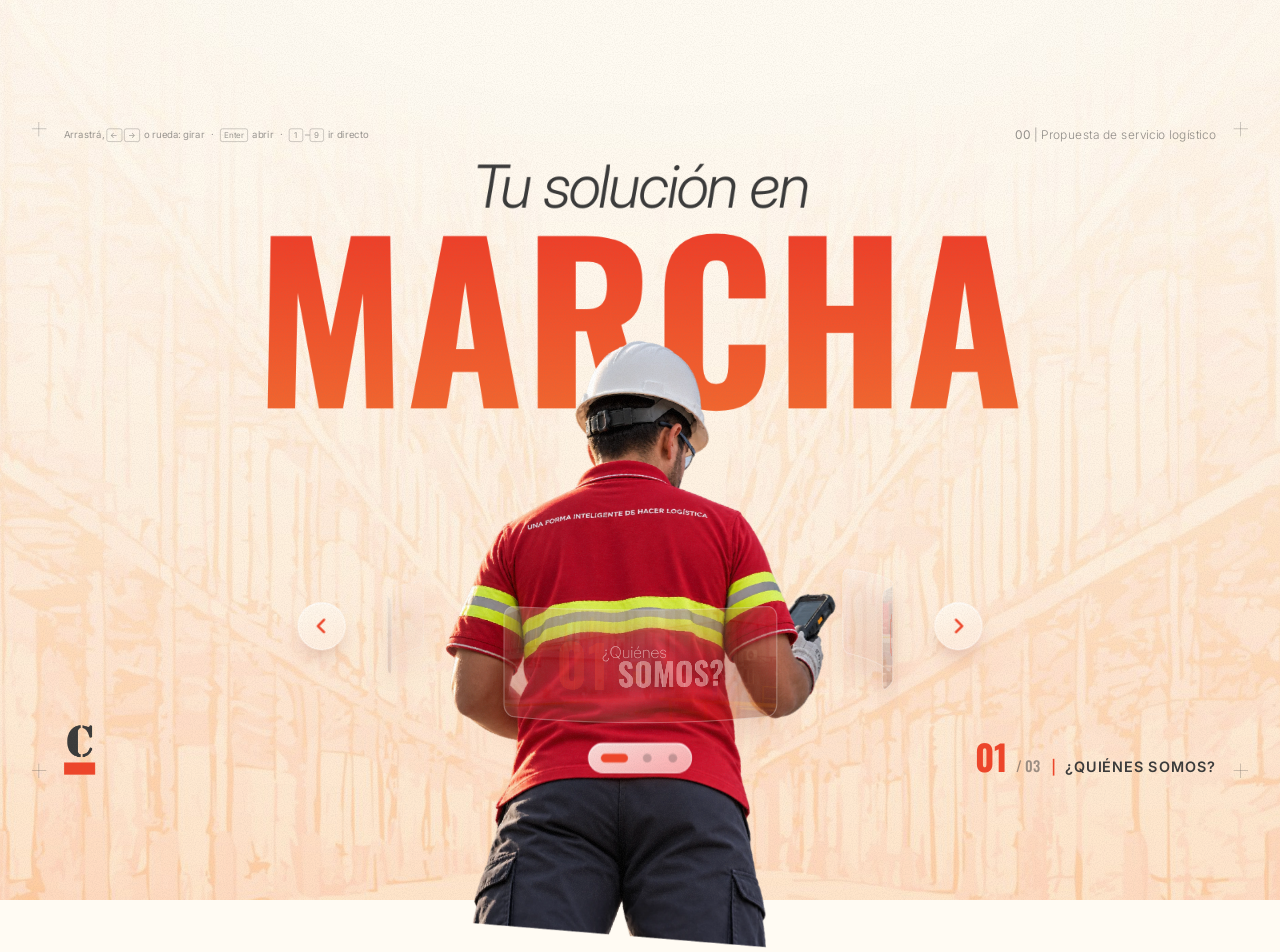
==== commit 556db31d: "Portada: carrusel con 4 lugares (3 cartas que se repiten), flechas a los costados, puntos por carta " ====
--- a/index.html
+++ b/index.html
@@ -37,6 +37,13 @@
       <img class="operario" src="img/landing/operario.webp" alt="" decoding="async">
     </div>
 
+    <!-- Flechas a los costados del carrusel y un punto por carta (landing.js) -->
+    <div class="carrusel-flechas">
+      <button type="button" class="carrusel-control cf-ant" aria-label="Carta anterior"><svg viewBox="0 0 24 24" aria-hidden="true"><path d="M14.6 5.4 8 12l6.6 6.6"/></svg></button>
+      <button type="button" class="carrusel-control cf-sig" aria-label="Carta siguiente"><svg viewBox="0 0 24 24" aria-hidden="true"><path d="M9.4 5.4 16 12l-6.6 6.6"/></svg></button>
+    </div>
+    <div class="carrusel-puntos carrusel-control" role="group" aria-label="Cartas"></div>
+
     <p class="hud-ayuda">Arrastrá, <kbd>←</kbd><kbd>→</kbd> o rueda: girar <i>·</i> <kbd>Enter</kbd> abrir <i>·</i> <kbd>1</kbd>–<kbd>9</kbd> ir directo</p>
     <img class="isologo" src="img/marca/isologo.png" alt="Grupo CARGO" decoding="async">
     <p class="hud-carta"><b class="hud-num">01</b><span class="hud-total">/ 06</span><span class="hud-nom"></span></p>
--- a/landing/landing.css
+++ b/landing/landing.css
@@ -257,6 +257,93 @@
 /* sin foto: vidrio claro, textos en gris */
 .carta.sin-foto .r-ante, .carta.sin-foto .r-tit { color: var(--gris); }
 
+/* ---------- Flechas y puntos del carrusel ----------
+   Pedido de la persona (tras probarla con otras personas): flechas a los costados para
+   que se entienda que gira, y un punto por carta para saber cuál está adelante y cuántas hay. */
+.carrusel-flechas { position: absolute; inset: 0; pointer-events: none; }
+.carrusel-control { font: inherit; }
+.cf-ant, .cf-sig {
+  position: absolute;
+  top: 640px;
+  width: 60px;
+  height: 60px;
+  padding: 0;
+  border: 1px solid rgba(255, 255, 255, .7);
+  border-radius: 50%;
+  background: linear-gradient(160deg, rgba(255, 251, 243, .85), rgba(255, 238, 228, .6));
+  -webkit-backdrop-filter: blur(10px) saturate(1.3);
+  backdrop-filter: blur(10px) saturate(1.3);
+  box-shadow: 0 14px 28px -12px rgba(150, 40, 20, .45), inset 0 1px 0 rgba(255, 255, 255, .8);
+  color: var(--rojo);
+  cursor: pointer;
+  pointer-events: auto;
+  transition: background .25s ease, color .25s ease, border-color .25s ease, scale .25s cubic-bezier(.2, .8, .2, 1), opacity .8s ease, translate 1s cubic-bezier(.2, .8, .2, 1);
+}
+.cf-ant { left: 372px; }
+.cf-sig { left: 1168px; }
+.cf-ant svg, .cf-sig svg { display: block; width: 28px; height: 28px; margin: auto; fill: none; stroke: currentColor; stroke-width: 2.6; stroke-linecap: round; stroke-linejoin: round; }
+.cf-ant:hover, .cf-sig:hover, .cf-ant:focus-visible, .cf-sig:focus-visible { background: var(--rojo); border-color: var(--rojo); color: var(--blanco); scale: 1.08; outline: none; }
+.cf-ant:active, .cf-sig:active { scale: .94; }
+.cf-ant:hover svg { animation: cf-empujar-izq .9s ease-in-out infinite; }
+.cf-sig:hover svg { animation: cf-empujar-der .9s ease-in-out infinite; }
+@keyframes cf-empujar-izq { 50% { translate: -3px 0; } }
+@keyframes cf-empujar-der { 50% { translate: 3px 0; } }
+
+/* cápsula de vidrio crema: abajo está la remera roja del operario */
+.carrusel-puntos {
+  position: absolute;
+  left: 800px;
+  top: 816px;
+  translate: -50% 0;
+  display: flex;
+  gap: 2px;
+  padding: 3px 8px;
+  border: 1px solid rgba(255, 255, 255, .7);
+  border-radius: 999px;
+  background: linear-gradient(160deg, rgba(255, 251, 243, .88), rgba(255, 238, 228, .7));
+  -webkit-backdrop-filter: blur(10px) saturate(1.3);
+  backdrop-filter: blur(10px) saturate(1.3);
+  box-shadow: 0 12px 24px -12px rgba(150, 40, 20, .5), inset 0 1px 0 rgba(255, 255, 255, .8);
+  pointer-events: none;
+}
+.cp-punto {
+  position: relative;
+  width: 30px;
+  height: 30px;
+  padding: 0;
+  border: 0;
+  background: none;
+  cursor: pointer;
+  pointer-events: auto;
+  transition: width .4s cubic-bezier(.2, .8, .2, 1);
+}
+.cp-punto::before {
+  content: "";
+  position: absolute;
+  left: 50%;
+  top: 50%;
+  width: 11px;
+  height: 11px;
+  border-radius: 999px;
+  background: rgba(58, 58, 58, .28);
+  translate: -50% -50%;
+  transition: width .4s cubic-bezier(.2, .8, .2, 1), background .3s ease;
+}
+.cp-punto:hover::before { background: rgba(58, 58, 58, .55); }
+.cp-punto.actual { width: 48px; }
+.cp-punto.actual::before { width: 34px; background: var(--rojo); }
+.cp-punto:focus-visible { outline: none; }
+.cp-punto:focus-visible::before { box-shadow: 0 0 0 3px rgba(239, 69, 41, .3); }
+
+.cf-ant, .cf-sig, .carrusel-puntos { opacity: 0; }
+.cf-ant { translate: 24px 0; }
+.cf-sig { translate: -24px 0; }
+body.lista .cf-ant, body.lista .cf-sig { opacity: 1; translate: 0 0; transition-delay: 0s, 0s, 0s, 0s, 1.4s, 1.4s; }
+.carrusel-puntos { transition: opacity .4s ease; }
+body.lista .carrusel-puntos { opacity: 1; transition: opacity 1s ease 1.6s; }
+body.abriendo .carrusel-flechas, body.abriendo .carrusel-puntos { opacity: 0; pointer-events: none; transition: opacity .4s ease; }
+body.abriendo .carrusel-flechas * { pointer-events: none; }
+
 /* ---------- Indicadores (HUD) ---------- */
 .hud-ayuda {
   position: absolute;
